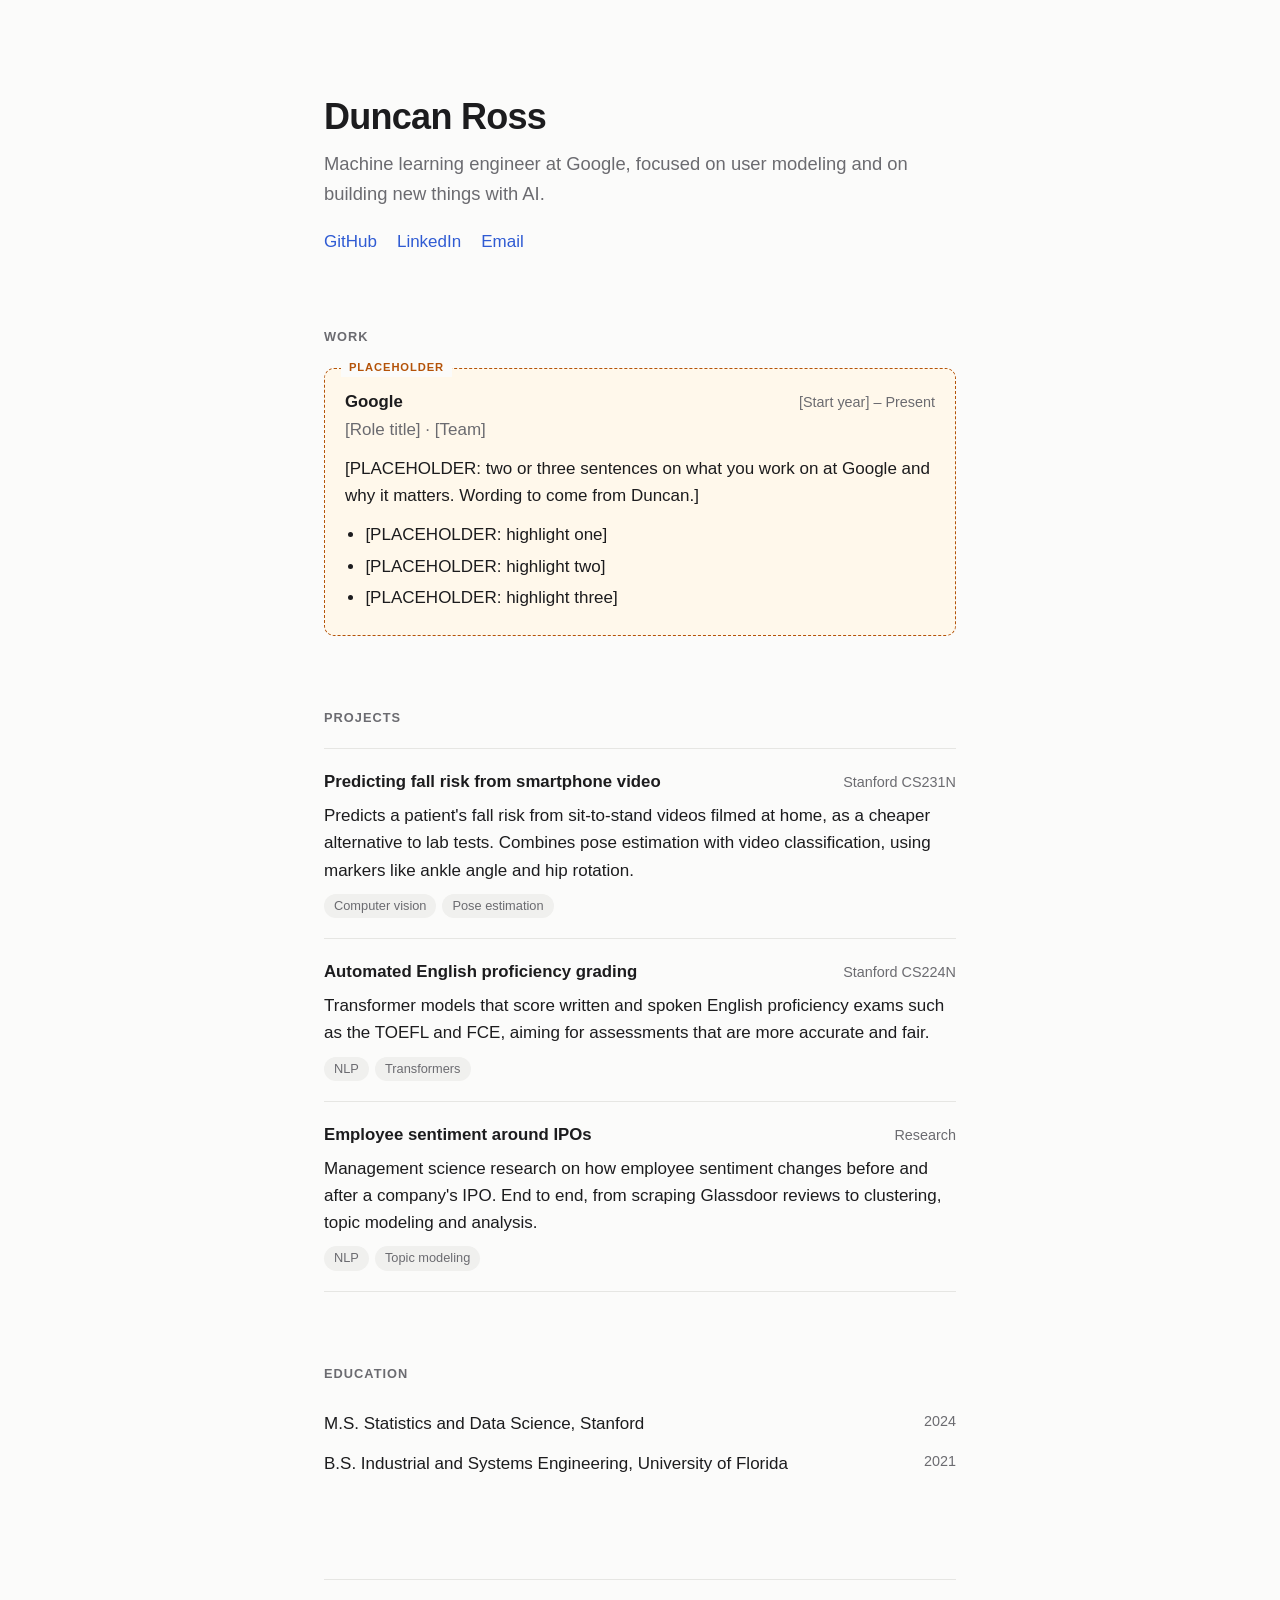
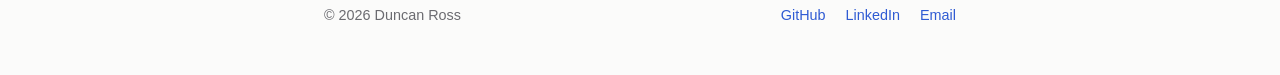
==== public/index.html @ cf6d1559 "Redesign site: minimal single page with Google work as centerpiece Replace the animated college-resu" ====
<!DOCTYPE html>
<html lang="en">
  <head>
    <meta charset="utf-8">
    <meta name="viewport" content="width=device-width, initial-scale=1">
    <title>Duncan Ross</title>
    <meta name="description" content="Duncan Ross, machine learning engineer at Google, focused on user modeling and building new things with AI.">
    <meta name="color-scheme" content="light dark">
    <link rel="icon" href="data:image/svg+xml,<svg xmlns=%22http://www.w3.org/2000/svg%22 viewBox=%220 0 100 100%22><rect width=%22100%22 height=%22100%22 rx=%2220%22 fill=%22%232f5bd3%22/><text x=%2250%22 y=%2266%22 font-family=%22system-ui,sans-serif%22 font-size=%2246%22 font-weight=%22600%22 fill=%22white%22 text-anchor=%22middle%22>DR</text></svg>">
    <link rel="stylesheet" href="css/index.css">
  </head>
  <body>
    <main class="page">
      <header class="intro">
        <h1>Duncan Ross</h1>
        <p class="lede">Machine learning engineer at Google, focused on user modeling and on building new things with AI.</p>
        <nav class="links" aria-label="Contact">
          <a href="https://github.com/duncan-ross">GitHub</a>
          <a href="https://www.linkedin.com/in/duncanrosss/">LinkedIn</a>
          <a href="mailto:duncanross.eng@gmail.com">Email</a>
        </nav>
      </header>

      <section class="section" id="work">
        <h2 class="section-title">Work</h2>
        <!-- PLACEHOLDER: replace this whole block with Duncan's approved wording, then drop the .placeholder class. -->
        <article class="role placeholder">
          <div class="role-head">
            <h3>Google</h3>
            <span class="meta">[Start year] – Present</span>
          </div>
          <p class="role-title">[Role title] · [Team]</p>
          <p>[PLACEHOLDER: two or three sentences on what you work on at Google and why it matters. Wording to come from Duncan.]</p>
          <ul>
            <li>[PLACEHOLDER: highlight one]</li>
            <li>[PLACEHOLDER: highlight two]</li>
            <li>[PLACEHOLDER: highlight three]</li>
          </ul>
        </article>
      </section>

      <section class="section" id="projects">
        <h2 class="section-title">Projects</h2>
        <div class="projects">
          <!--
            To add a project, copy this block to the top of the list:

            <article class="project">
              <div class="project-head">
                <h3><a href="https://github.com/duncan-ross/REPO">Project name</a></h3>
                <span class="meta">Year</span>
              </div>
              <p>One or two sentences on what it does and what's interesting about it.</p>
              <ul class="tags"><li>Tag</li><li>Tag</li></ul>
            </article>
          -->
          <article class="project">
            <div class="project-head">
              <h3><a href="https://github.com/duncan-ross/cv-fall-risk-predictions">Predicting fall risk from smartphone video</a></h3>
              <span class="meta">Stanford CS231N</span>
            </div>
            <p>Predicts a patient's fall risk from sit-to-stand videos filmed at home, as a cheaper alternative to lab tests. Combines pose estimation with video classification, using markers like ankle angle and hip rotation.</p>
            <ul class="tags"><li>Computer vision</li><li>Pose estimation</li></ul>
          </article>

          <article class="project">
            <div class="project-head">
              <h3><a href="https://github.com/duncan-ross/nlp-toefl-autograder">Automated English proficiency grading</a></h3>
              <span class="meta">Stanford CS224N</span>
            </div>
            <p>Transformer models that score written and spoken English proficiency exams such as the TOEFL and FCE, aiming for assessments that are more accurate and fair.</p>
            <ul class="tags"><li>NLP</li><li>Transformers</li></ul>
          </article>

          <article class="project">
            <div class="project-head">
              <h3><a href="https://github.com/duncan-ross/Glassdoor-Research">Employee sentiment around IPOs</a></h3>
              <span class="meta">Research</span>
            </div>
            <p>Management science research on how employee sentiment changes before and after a company's IPO. End to end, from scraping Glassdoor reviews to clustering, topic modeling and analysis.</p>
            <ul class="tags"><li>NLP</li><li>Topic modeling</li></ul>
          </article>
        </div>
      </section>

      <section class="section" id="education">
        <h2 class="section-title">Education</h2>
        <ul class="education">
          <li><span>M.S. Statistics and Data Science, Stanford</span><span class="meta">2024</span></li>
          <li><span>B.S. Industrial and Systems Engineering, University of Florida</span><span class="meta">2021</span></li>
        </ul>
      </section>

      <footer class="footer">
        <span>© <span id="year">2026</span> Duncan Ross</span>
        <nav class="links" aria-label="Contact">
          <a href="https://github.com/duncan-ross">GitHub</a>
          <a href="https://www.linkedin.com/in/duncanrosss/">LinkedIn</a>
          <a href="mailto:duncanross.eng@gmail.com">Email</a>
        </nav>
      </footer>
    </main>
    <script>document.getElementById("year").textContent = new Date().getFullYear();</script>
  </body>
</html>
---- public/css/index.css ----
:root {
  --bg: #fbfbfa;
  --text: #1c1c1e;
  --muted: #6b6b70;
  --border: #e6e6e3;
  --accent: #2f5bd3;
  --tag-bg: #f0f0ee;
  --placeholder: #b45309;
  --placeholder-bg: #fff8eb;
}

@media (prefers-color-scheme: dark) {
  :root {
    --bg: #111113;
    --text: #ececee;
    --muted: #9a9aa1;
    --border: #2a2a2e;
    --accent: #7b9cff;
    --tag-bg: #1d1d21;
    --placeholder: #f5b454;
    --placeholder-bg: #241c10;
  }
}

*,
*::before,
*::after {
  box-sizing: border-box;
}

html {
  -webkit-text-size-adjust: 100%;
}

body {
  margin: 0;
  background: var(--bg);
  color: var(--text);
  font-family: -apple-system, BlinkMacSystemFont, "Inter", "Segoe UI", Roboto, Helvetica, Arial, sans-serif;
  font-size: 17px;
  line-height: 1.6;
  -webkit-font-smoothing: antialiased;
}

a {
  color: inherit;
  text-decoration: none;
}

.page {
  max-width: 680px;
  margin: 0 auto;
  padding: 96px 24px 48px;
}

/* Intro */

.intro h1 {
  margin: 0;
  font-size: 2.25rem;
  font-weight: 650;
  letter-spacing: -0.02em;
  line-height: 1.15;
}

.lede {
  margin: 12px 0 20px;
  font-size: 1.15rem;
  color: var(--muted);
  max-width: 34em;
}

.links {
  display: flex;
  flex-wrap: wrap;
  gap: 20px;
}

.links a {
  color: var(--accent);
  font-weight: 500;
}

.links a:hover,
.project h3 a:hover {
  text-decoration: underline;
  text-underline-offset: 3px;
}

/* Sections */

.section {
  margin-top: 72px;
}

.section-title {
  margin: 0 0 20px;
  font-size: 0.8rem;
  font-weight: 600;
  letter-spacing: 0.08em;
  text-transform: uppercase;
  color: var(--muted);
}

h3 {
  margin: 0;
  font-size: 1.05rem;
  font-weight: 600;
}

.meta {
  color: var(--muted);
  font-size: 0.9rem;
  white-space: nowrap;
}

/* Work */

.role-head,
.project-head {
  display: flex;
  justify-content: space-between;
  align-items: baseline;
  gap: 16px;
}

.role-title {
  margin: 2px 0 12px;
  color: var(--muted);
}

.role p {
  margin: 0 0 12px;
}

.role ul {
  margin: 0;
  padding-left: 1.2em;
}

.role li {
  margin: 4px 0;
}

.placeholder {
  position: relative;
  padding: 20px;
  border: 1px dashed var(--placeholder);
  border-radius: 10px;
  background: var(--placeholder-bg);
}

.placeholder::before {
  content: "Placeholder";
  position: absolute;
  top: -10px;
  left: 16px;
  padding: 0 8px;
  font-size: 0.7rem;
  font-weight: 700;
  letter-spacing: 0.08em;
  text-transform: uppercase;
  color: var(--placeholder);
  background: var(--bg);
}

/* Projects */

.projects {
  display: flex;
  flex-direction: column;
}

.project {
  padding: 20px 0;
  border-top: 1px solid var(--border);
}

.project:last-child {
  border-bottom: 1px solid var(--border);
}

.project p {
  margin: 6px 0 10px;
}

.tags {
  display: flex;
  flex-wrap: wrap;
  gap: 6px;
  margin: 0;
  padding: 0;
  list-style: none;
}

.tags li {
  padding: 2px 10px;
  border-radius: 999px;
  background: var(--tag-bg);
  color: var(--muted);
  font-size: 0.8rem;
}

/* Education */

.education {
  margin: 0;
  padding: 0;
  list-style: none;
}

.education li {
  display: flex;
  justify-content: space-between;
  gap: 16px;
  padding: 6px 0;
}

/* Footer */

.footer {
  display: flex;
  flex-wrap: wrap;
  justify-content: space-between;
  gap: 16px;
  margin-top: 96px;
  padding-top: 24px;
  border-top: 1px solid var(--border);
  color: var(--muted);
  font-size: 0.9rem;
}

@media (max-width: 560px) {
  .page {
    padding: 56px 16px 32px;
  }

  .intro h1 {
    font-size: 1.9rem;
  }

  .role-head,
  .project-head,
  .education li {
    flex-direction: column;
    gap: 0;
  }

  .section {
    margin-top: 56px;
  }
}
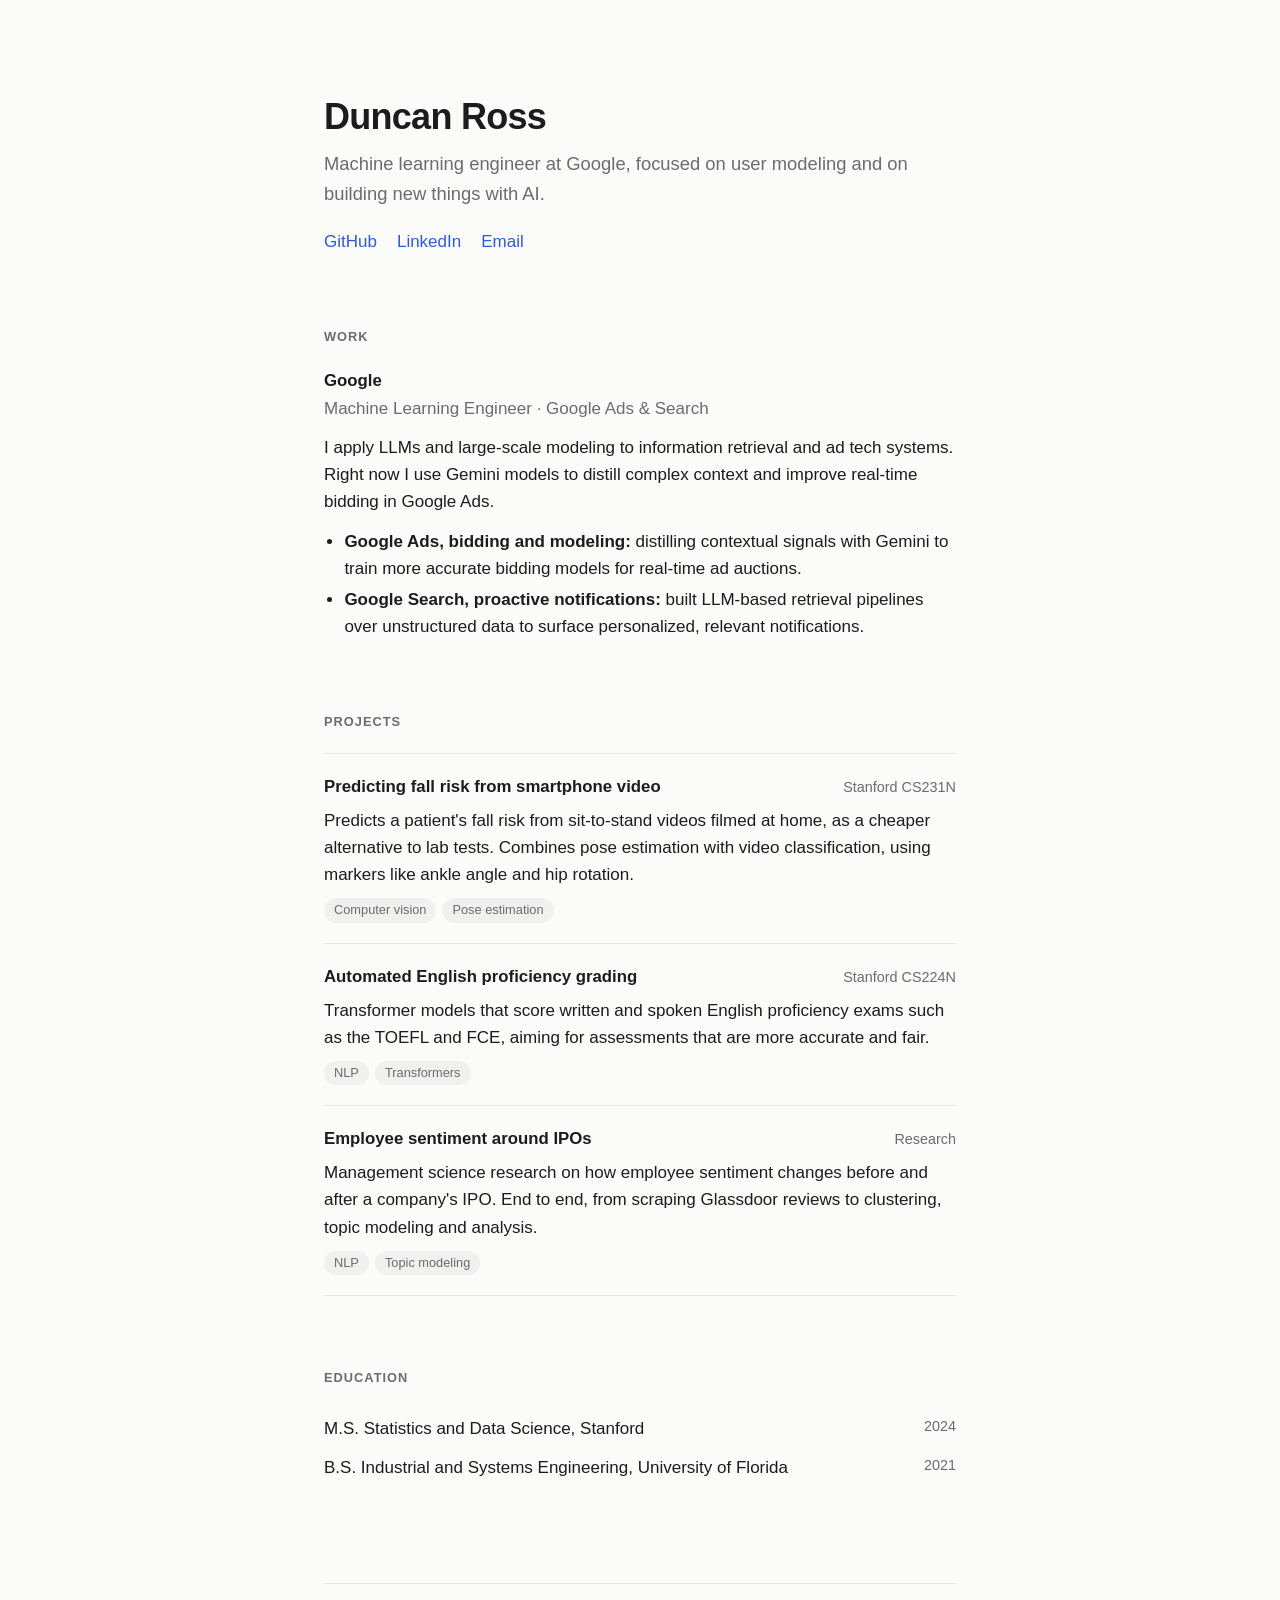
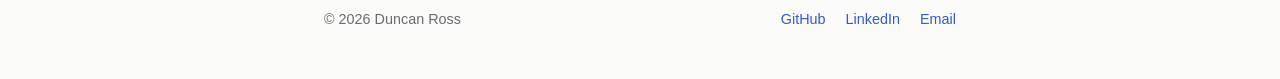
==== commit 06326d6c: "Add Google work wording, remove placeholder styling Co-Authored-By: Claude Opus 5.5 <noreply@anthrop" ====
--- a/public/index.html
+++ b/public/index.html
@@ -23,18 +23,15 @@
 
       <section class="section" id="work">
         <h2 class="section-title">Work</h2>
-        <!-- PLACEHOLDER: replace this whole block with Duncan's approved wording, then drop the .placeholder class. -->
-        <article class="role placeholder">
+        <article class="role">
           <div class="role-head">
             <h3>Google</h3>
-            <span class="meta">[Start year] – Present</span>
           </div>
-          <p class="role-title">[Role title] · [Team]</p>
-          <p>[PLACEHOLDER: two or three sentences on what you work on at Google and why it matters. Wording to come from Duncan.]</p>
+          <p class="role-title">Machine Learning Engineer · Google Ads &amp; Search</p>
+          <p>I apply LLMs and large-scale modeling to information retrieval and ad tech systems. Right now I use Gemini models to distill complex context and improve real-time bidding in Google Ads.</p>
           <ul>
-            <li>[PLACEHOLDER: highlight one]</li>
-            <li>[PLACEHOLDER: highlight two]</li>
-            <li>[PLACEHOLDER: highlight three]</li>
+            <li><strong>Google Ads, bidding and modeling:</strong> distilling contextual signals with Gemini to train more accurate bidding models for real-time ad auctions.</li>
+            <li><strong>Google Search, proactive notifications:</strong> built LLM-based retrieval pipelines over unstructured data to surface personalized, relevant notifications.</li>
           </ul>
         </article>
       </section>
--- a/public/css/index.css
+++ b/public/css/index.css
@@ -5,8 +5,6 @@
   --border: #e6e6e3;
   --accent: #2f5bd3;
   --tag-bg: #f0f0ee;
-  --placeholder: #b45309;
-  --placeholder-bg: #fff8eb;
 }
 
 @media (prefers-color-scheme: dark) {
@@ -17,8 +15,6 @@
     --border: #2a2a2e;
     --accent: #7b9cff;
     --tag-bg: #1d1d21;
-    --placeholder: #f5b454;
-    --placeholder-bg: #241c10;
   }
 }
 
@@ -142,28 +138,6 @@
   margin: 4px 0;
 }
 
-.placeholder {
-  position: relative;
-  padding: 20px;
-  border: 1px dashed var(--placeholder);
-  border-radius: 10px;
-  background: var(--placeholder-bg);
-}
-
-.placeholder::before {
-  content: "Placeholder";
-  position: absolute;
-  top: -10px;
-  left: 16px;
-  padding: 0 8px;
-  font-size: 0.7rem;
-  font-weight: 700;
-  letter-spacing: 0.08em;
-  text-transform: uppercase;
-  color: var(--placeholder);
-  background: var(--bg);
-}
-
 /* Projects */
 
 .projects {
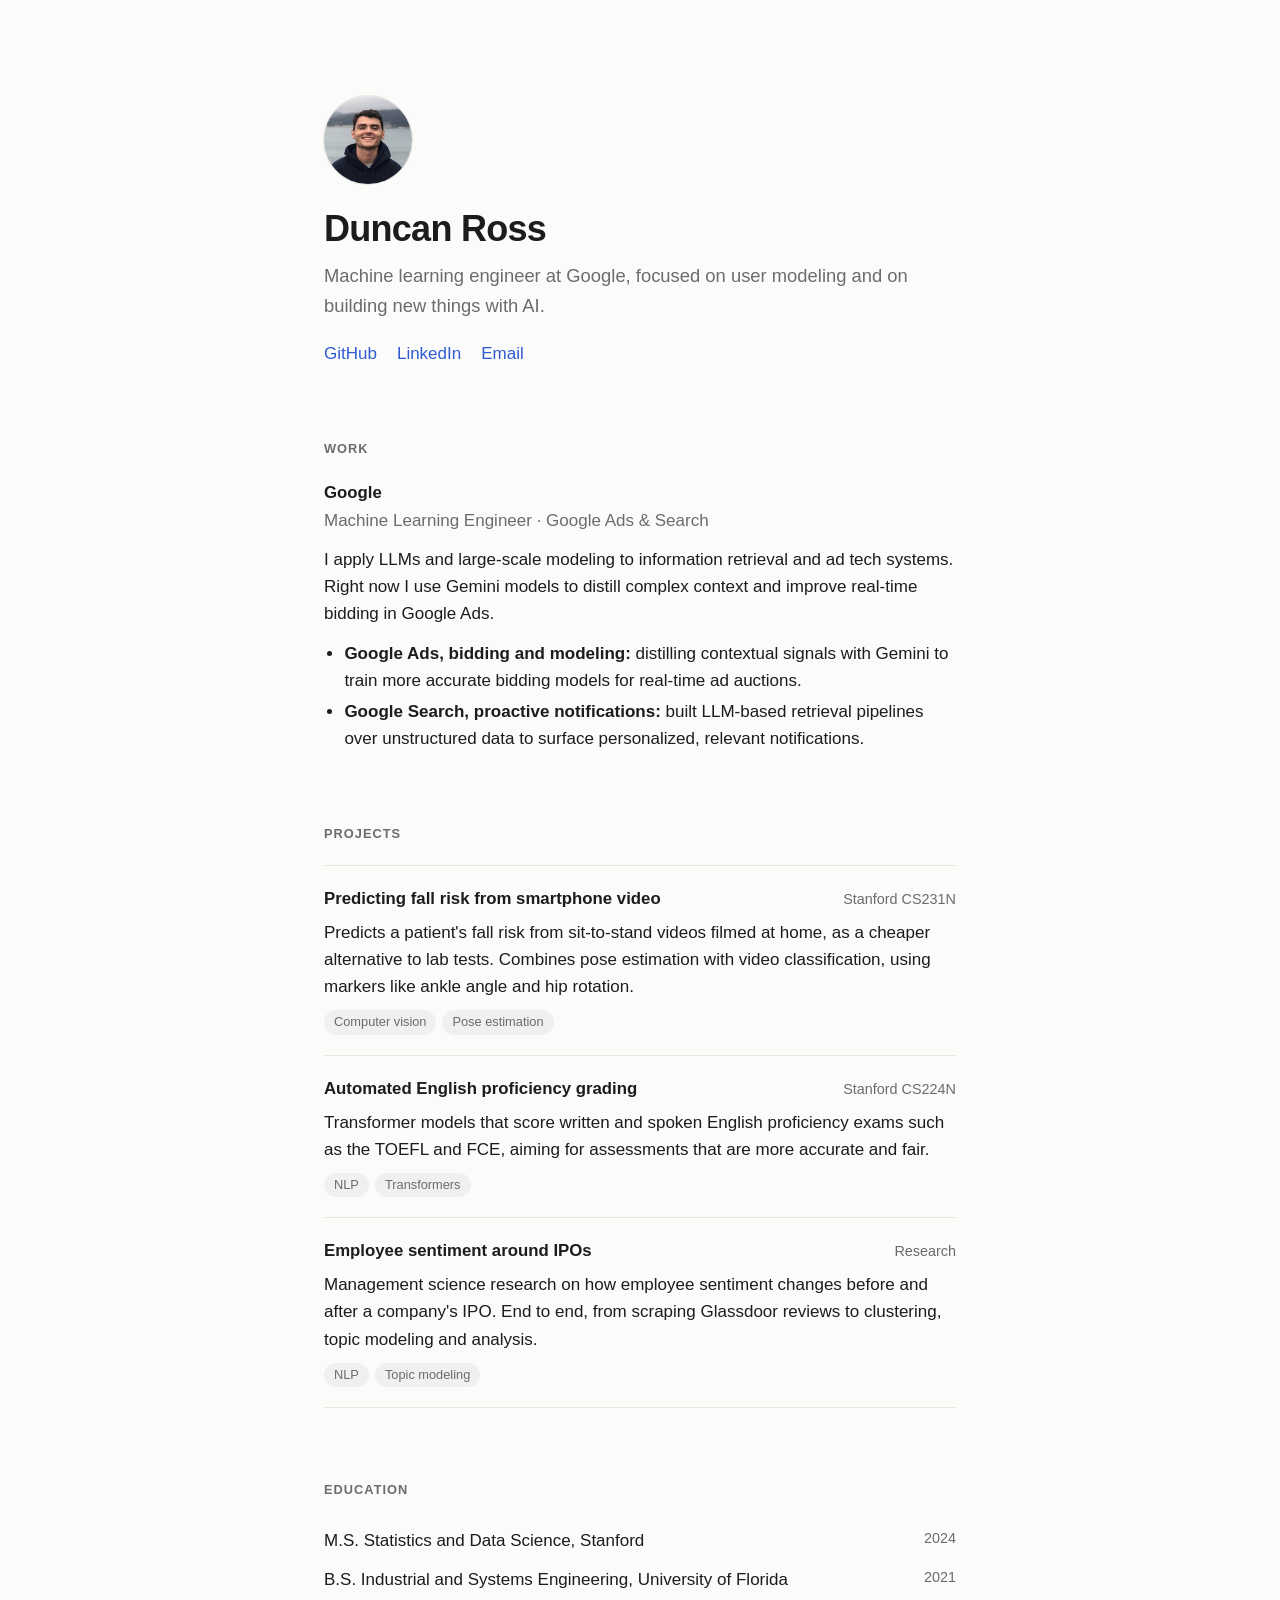
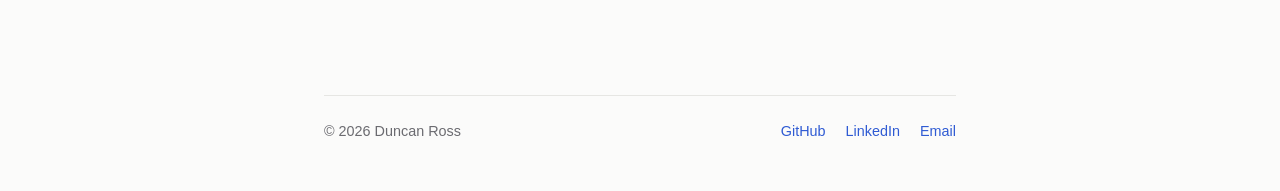
==== commit 17ee8af1: "Add circular headshot to intro Co-Authored-By: Claude Opus 5.5 <noreply@anthropic.com>" ====
--- a/public/index.html
+++ b/public/index.html
@@ -12,6 +12,7 @@
   <body>
     <main class="page">
       <header class="intro">
+        <img class="headshot" src="img/headshot.jpg" alt="Duncan Ross" width="88" height="88">
         <h1>Duncan Ross</h1>
         <p class="lede">Machine learning engineer at Google, focused on user modeling and on building new things with AI.</p>
         <nav class="links" aria-label="Contact">
--- a/public/css/index.css
+++ b/public/css/index.css
@@ -51,6 +51,16 @@
 
 /* Intro */
 
+.headshot {
+  display: block;
+  width: 88px;
+  height: 88px;
+  margin-bottom: 24px;
+  border-radius: 50%;
+  object-fit: cover;
+  box-shadow: 0 0 0 1px var(--border);
+}
+
 .intro h1 {
   margin: 0;
   font-size: 2.25rem;
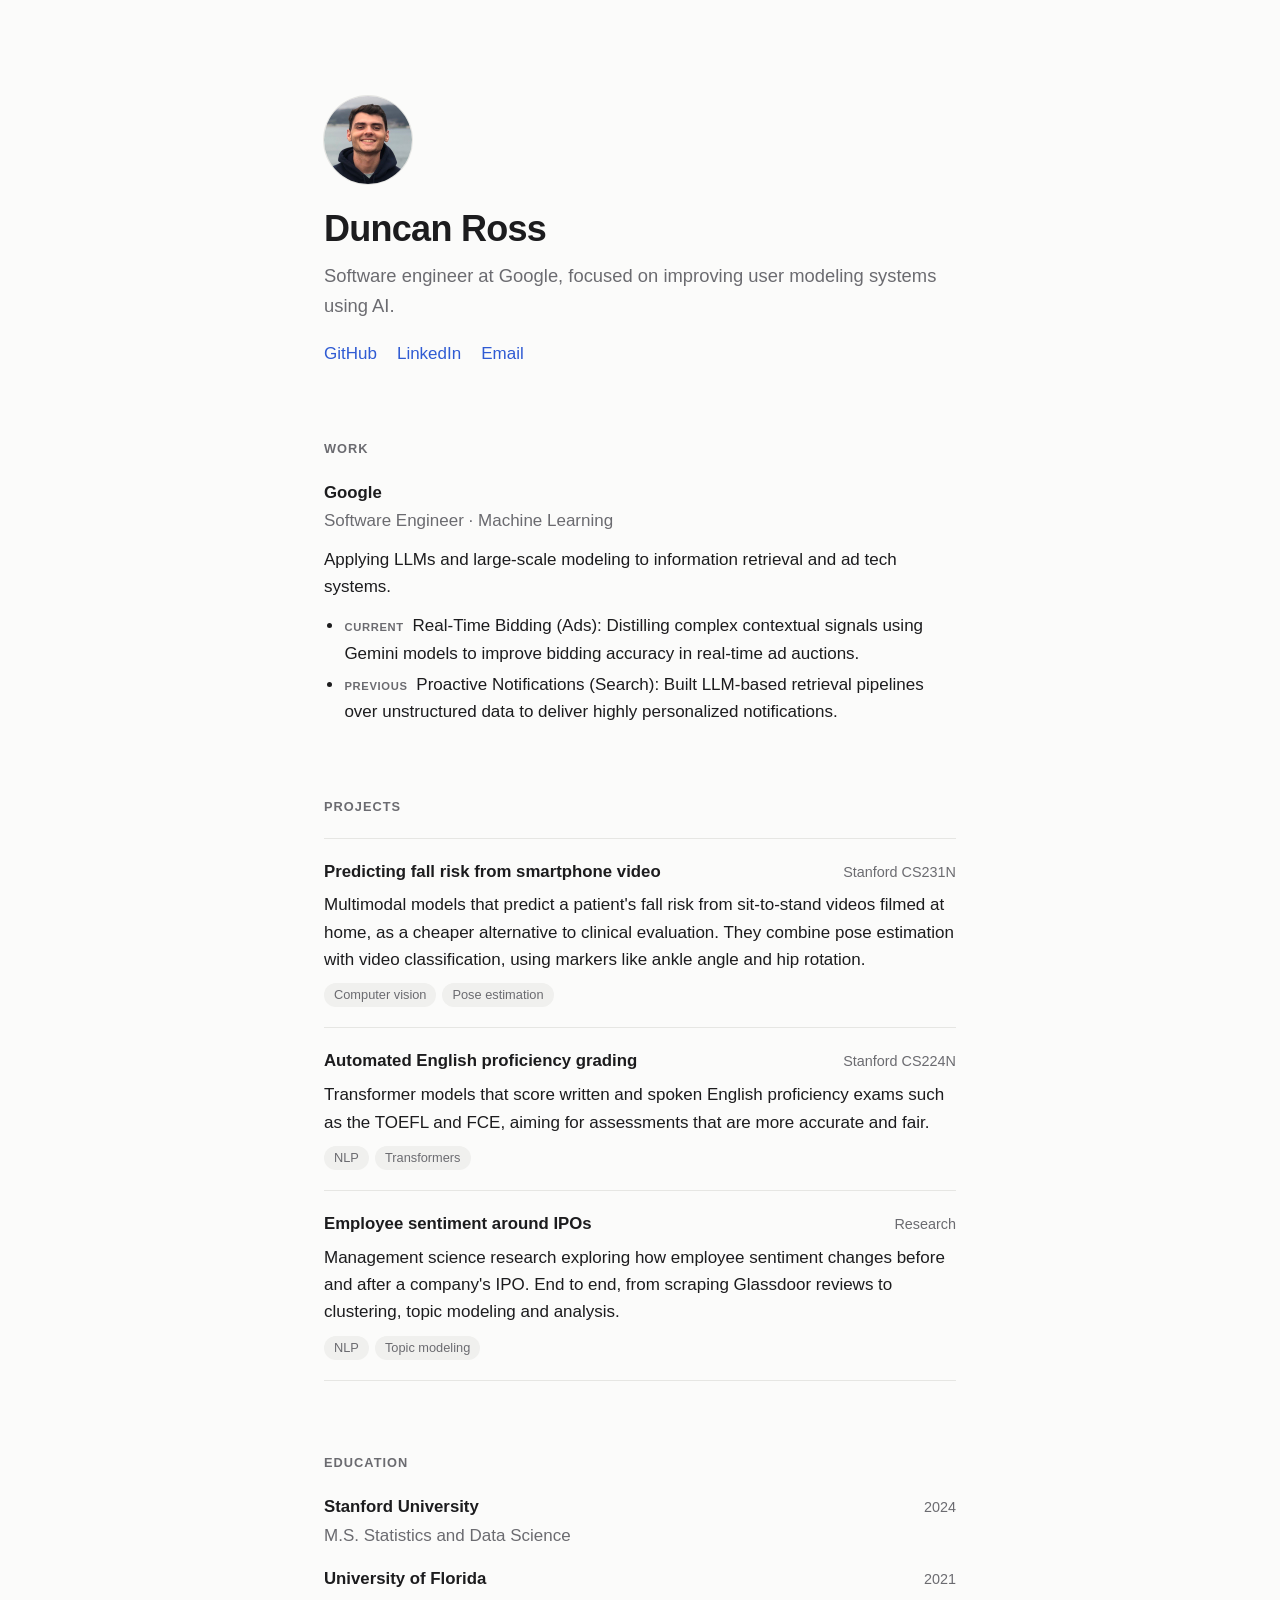
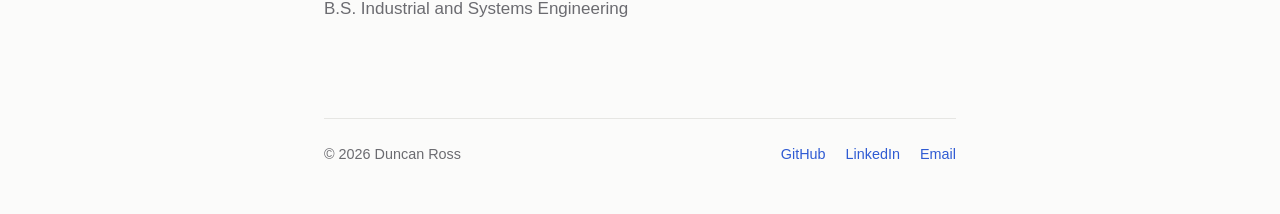
==== commit 1835f551: "Refine Google, project and education copy; bold school names Co-Authored-By: Claude Opus 5.5 <norepl" ====
--- a/public/index.html
+++ b/public/index.html
@@ -4,7 +4,7 @@
     <meta charset="utf-8">
     <meta name="viewport" content="width=device-width, initial-scale=1">
     <title>Duncan Ross</title>
-    <meta name="description" content="Duncan Ross, machine learning engineer at Google, focused on user modeling and building new things with AI.">
+    <meta name="description" content="Duncan Ross, software engineer at Google, focused on improving user modeling systems using AI.">
     <meta name="color-scheme" content="light dark">
     <link rel="icon" href="data:image/svg+xml,<svg xmlns=%22http://www.w3.org/2000/svg%22 viewBox=%220 0 100 100%22><rect width=%22100%22 height=%22100%22 rx=%2220%22 fill=%22%232f5bd3%22/><text x=%2250%22 y=%2266%22 font-family=%22system-ui,sans-serif%22 font-size=%2246%22 font-weight=%22600%22 fill=%22white%22 text-anchor=%22middle%22>DR</text></svg>">
     <link rel="stylesheet" href="css/index.css">
@@ -14,7 +14,7 @@
       <header class="intro">
         <img class="headshot" src="img/headshot.jpg" alt="Duncan Ross" width="88" height="88">
         <h1>Duncan Ross</h1>
-        <p class="lede">Machine learning engineer at Google, focused on user modeling and on building new things with AI.</p>
+        <p class="lede">Software engineer at Google, focused on improving user modeling systems using AI.</p>
         <nav class="links" aria-label="Contact">
           <a href="https://github.com/duncan-ross">GitHub</a>
           <a href="https://www.linkedin.com/in/duncanrosss/">LinkedIn</a>
@@ -28,11 +28,11 @@
           <div class="role-head">
             <h3>Google</h3>
           </div>
-          <p class="role-title">Machine Learning Engineer · Google Ads &amp; Search</p>
-          <p>I apply LLMs and large-scale modeling to information retrieval and ad tech systems. Right now I use Gemini models to distill complex context and improve real-time bidding in Google Ads.</p>
+          <p class="role-title">Software Engineer · Machine Learning</p>
+          <p>Applying LLMs and large-scale modeling to information retrieval and ad tech systems.</p>
           <ul>
-            <li><strong>Google Ads, bidding and modeling:</strong> distilling contextual signals with Gemini to train more accurate bidding models for real-time ad auctions.</li>
-            <li><strong>Google Search, proactive notifications:</strong> built LLM-based retrieval pipelines over unstructured data to surface personalized, relevant notifications.</li>
+            <li><span class="when">Current</span> Real-Time Bidding (Ads): Distilling complex contextual signals using Gemini models to improve bidding accuracy in real-time ad auctions.</li>
+            <li><span class="when">Previous</span> Proactive Notifications (Search): Built LLM-based retrieval pipelines over unstructured data to deliver highly personalized notifications.</li>
           </ul>
         </article>
       </section>
@@ -57,7 +57,7 @@
               <h3><a href="https://github.com/duncan-ross/cv-fall-risk-predictions">Predicting fall risk from smartphone video</a></h3>
               <span class="meta">Stanford CS231N</span>
             </div>
-            <p>Predicts a patient's fall risk from sit-to-stand videos filmed at home, as a cheaper alternative to lab tests. Combines pose estimation with video classification, using markers like ankle angle and hip rotation.</p>
+            <p>Multimodal models that predict a patient's fall risk from sit-to-stand videos filmed at home, as a cheaper alternative to clinical evaluation. They combine pose estimation with video classification, using markers like ankle angle and hip rotation.</p>
             <ul class="tags"><li>Computer vision</li><li>Pose estimation</li></ul>
           </article>
 
@@ -75,7 +75,7 @@
               <h3><a href="https://github.com/duncan-ross/Glassdoor-Research">Employee sentiment around IPOs</a></h3>
               <span class="meta">Research</span>
             </div>
-            <p>Management science research on how employee sentiment changes before and after a company's IPO. End to end, from scraping Glassdoor reviews to clustering, topic modeling and analysis.</p>
+            <p>Management science research exploring how employee sentiment changes before and after a company's IPO. End to end, from scraping Glassdoor reviews to clustering, topic modeling and analysis.</p>
             <ul class="tags"><li>NLP</li><li>Topic modeling</li></ul>
           </article>
         </div>
@@ -84,8 +84,20 @@
       <section class="section" id="education">
         <h2 class="section-title">Education</h2>
         <ul class="education">
-          <li><span>M.S. Statistics and Data Science, Stanford</span><span class="meta">2024</span></li>
-          <li><span>B.S. Industrial and Systems Engineering, University of Florida</span><span class="meta">2021</span></li>
+          <li>
+            <div class="education-head">
+              <h3>Stanford University</h3>
+              <span class="meta">2024</span>
+            </div>
+            <p class="degree">M.S. Statistics and Data Science</p>
+          </li>
+          <li>
+            <div class="education-head">
+              <h3>University of Florida</h3>
+              <span class="meta">2021</span>
+            </div>
+            <p class="degree">B.S. Industrial and Systems Engineering</p>
+          </li>
         </ul>
       </section>
 
--- a/public/css/index.css
+++ b/public/css/index.css
@@ -123,7 +123,8 @@
 /* Work */
 
 .role-head,
-.project-head {
+.project-head,
+.education-head {
   display: flex;
   justify-content: space-between;
   align-items: baseline;
@@ -146,6 +147,15 @@
 
 .role li {
   margin: 4px 0;
+}
+
+.when {
+  margin-right: 4px;
+  font-size: 0.7rem;
+  font-weight: 600;
+  letter-spacing: 0.06em;
+  text-transform: uppercase;
+  color: var(--muted);
 }
 
 /* Projects */
@@ -193,11 +203,13 @@
   list-style: none;
 }
 
-.education li {
-  display: flex;
-  justify-content: space-between;
-  gap: 16px;
-  padding: 6px 0;
+.education li + li {
+  margin-top: 16px;
+}
+
+.degree {
+  margin: 2px 0 0;
+  color: var(--muted);
 }
 
 /* Footer */
@@ -225,7 +237,7 @@
 
   .role-head,
   .project-head,
-  .education li {
+  .education-head {
     flex-direction: column;
     gap: 0;
   }
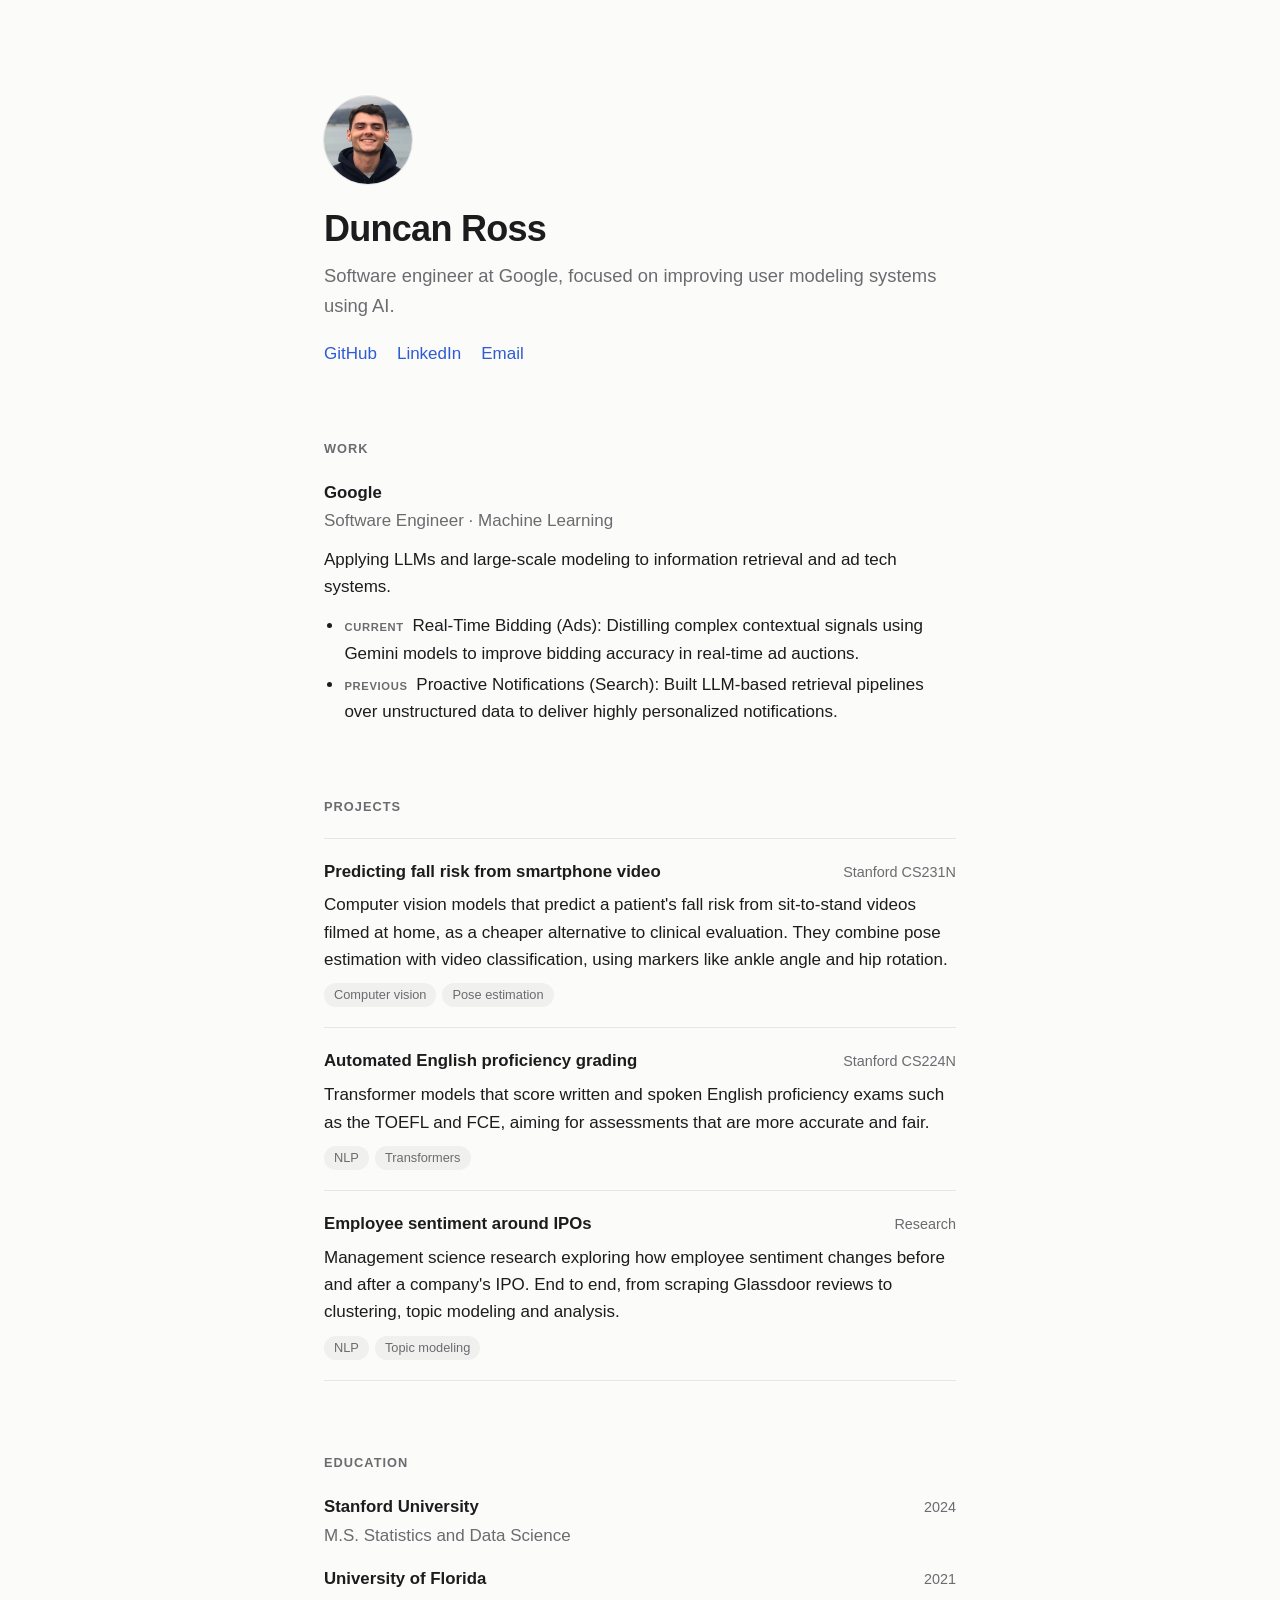
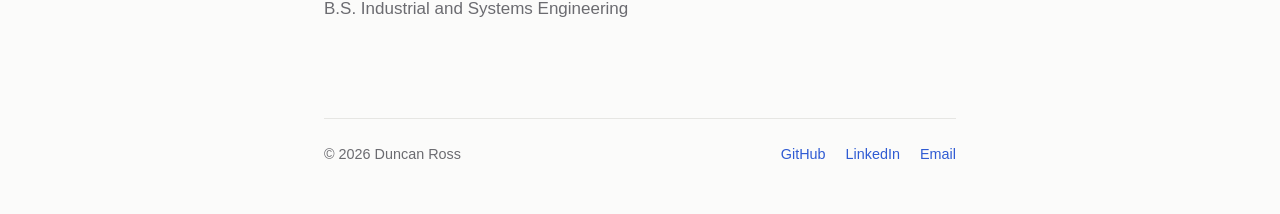
==== commit 16aef926: "Describe fall-risk project as computer vision, not multimodal Co-Authored-By: Claude Opus 5.5 <norep" ====
--- a/public/index.html
+++ b/public/index.html
@@ -57,7 +57,7 @@
               <h3><a href="https://github.com/duncan-ross/cv-fall-risk-predictions">Predicting fall risk from smartphone video</a></h3>
               <span class="meta">Stanford CS231N</span>
             </div>
-            <p>Multimodal models that predict a patient's fall risk from sit-to-stand videos filmed at home, as a cheaper alternative to clinical evaluation. They combine pose estimation with video classification, using markers like ankle angle and hip rotation.</p>
+            <p>Computer vision models that predict a patient's fall risk from sit-to-stand videos filmed at home, as a cheaper alternative to clinical evaluation. They combine pose estimation with video classification, using markers like ankle angle and hip rotation.</p>
             <ul class="tags"><li>Computer vision</li><li>Pose estimation</li></ul>
           </article>
 
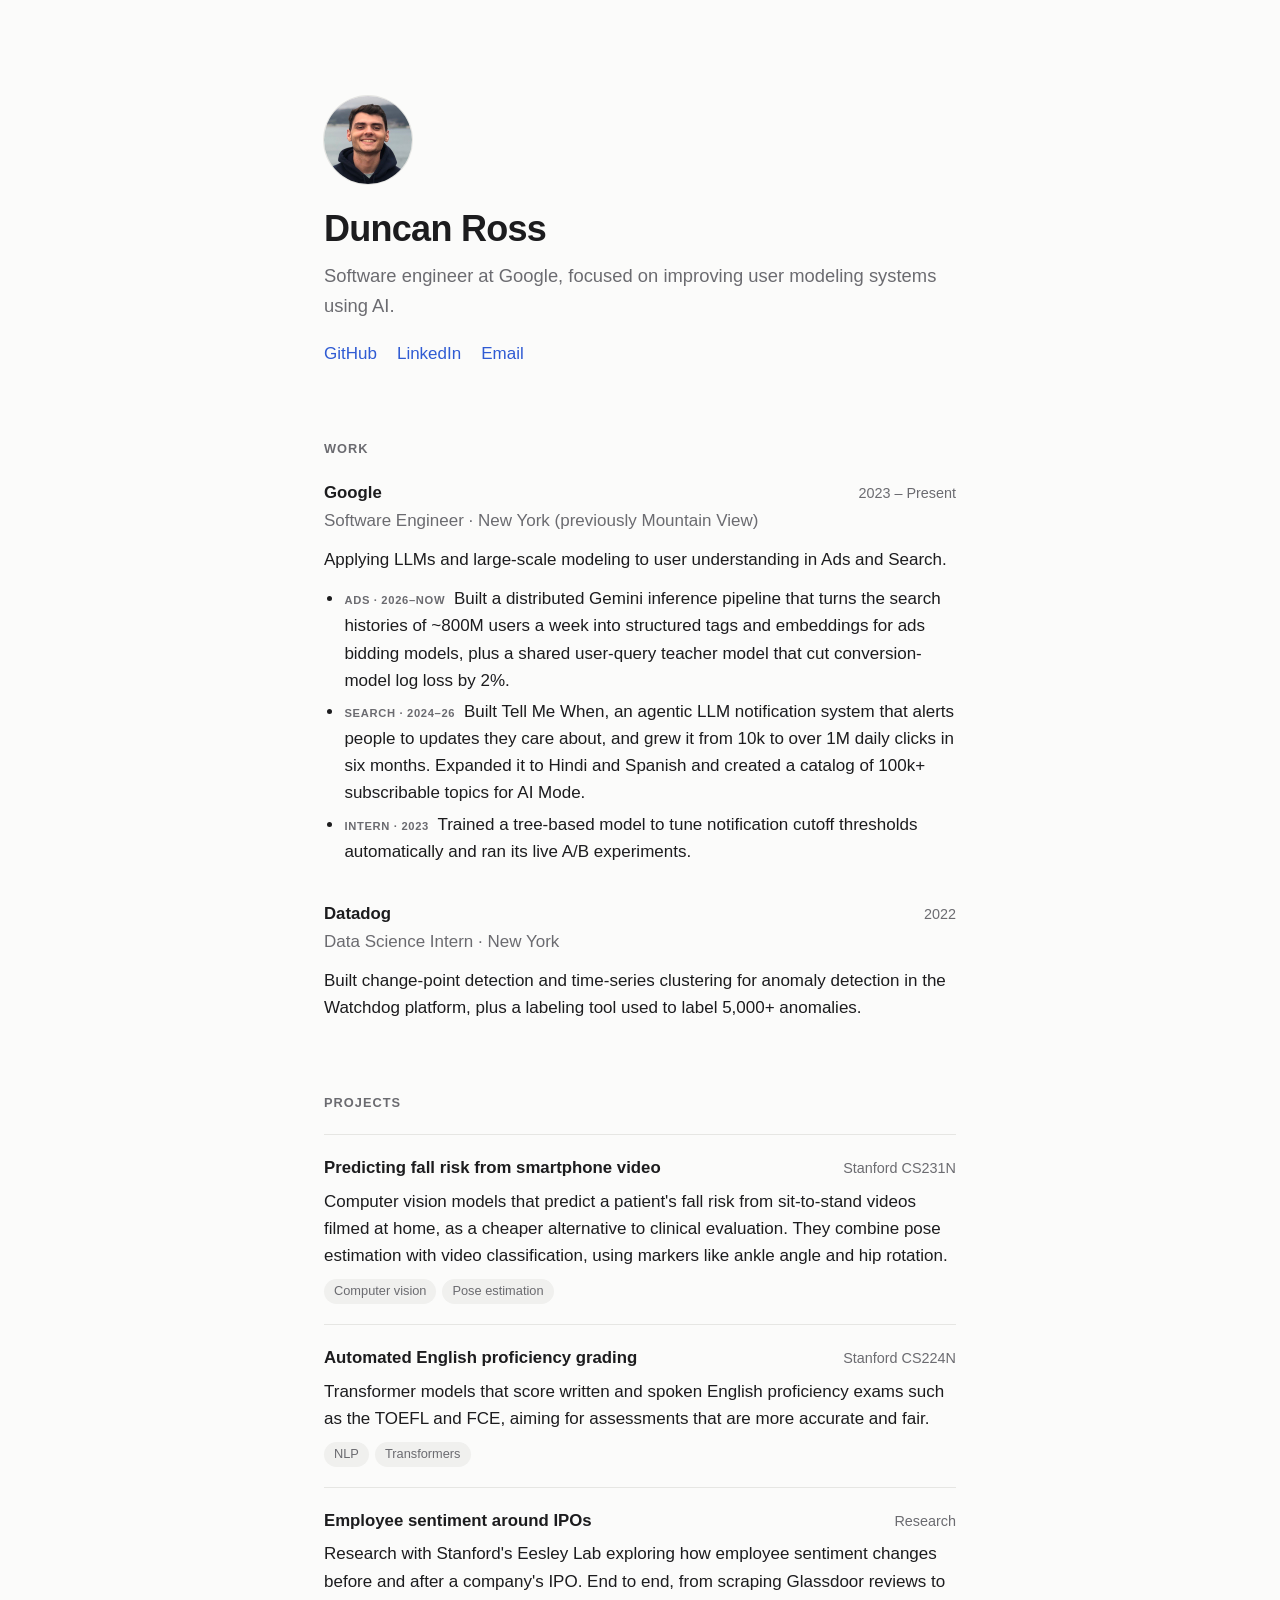
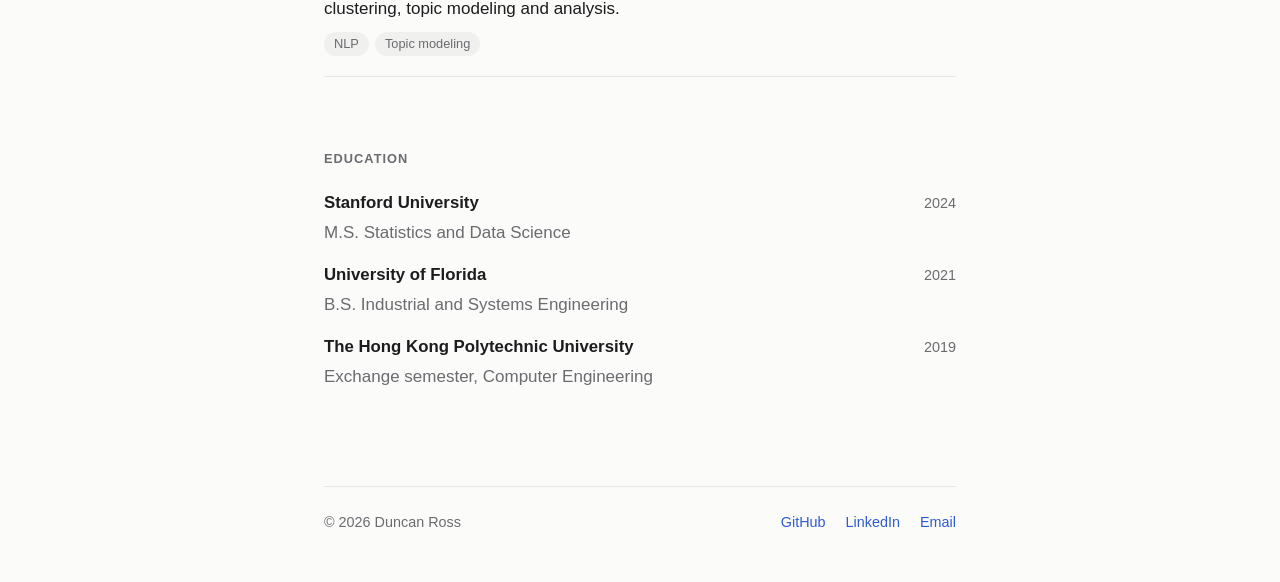
==== commit 7e257458: "Update work and education from Nov 2026 resume Split Google into Ads (NY) and Search roles plus inte" ====
--- a/public/index.html
+++ b/public/index.html
@@ -6,7 +6,10 @@
     <title>Duncan Ross</title>
     <meta name="description" content="Duncan Ross, software engineer at Google, focused on improving user modeling systems using AI.">
     <meta name="color-scheme" content="light dark">
-    <link rel="icon" href="data:image/svg+xml,<svg xmlns=%22http://www.w3.org/2000/svg%22 viewBox=%220 0 100 100%22><rect width=%22100%22 height=%22100%22 rx=%2220%22 fill=%22%232f5bd3%22/><text x=%2250%22 y=%2266%22 font-family=%22system-ui,sans-serif%22 font-size=%2246%22 font-weight=%22600%22 fill=%22white%22 text-anchor=%22middle%22>DR</text></svg>">
+    <link rel="icon" href="/favicon.ico" sizes="48x48">
+    <link rel="icon" href="/icon.svg" type="image/svg+xml">
+    <link rel="icon" href="/icon-192.png" type="image/png" sizes="192x192">
+    <link rel="apple-touch-icon" href="/apple-touch-icon.png">
     <link rel="stylesheet" href="css/index.css">
   </head>
   <body>
@@ -27,13 +30,24 @@
         <article class="role">
           <div class="role-head">
             <h3>Google</h3>
+            <span class="meta">2023 – Present</span>
           </div>
-          <p class="role-title">Software Engineer · Machine Learning</p>
-          <p>Applying LLMs and large-scale modeling to information retrieval and ad tech systems.</p>
+          <p class="role-title">Software Engineer · New York (previously Mountain View)</p>
+          <p>Applying LLMs and large-scale modeling to user understanding in Ads and Search.</p>
           <ul>
-            <li><span class="when">Current</span> Real-Time Bidding (Ads): Distilling complex contextual signals using Gemini models to improve bidding accuracy in real-time ad auctions.</li>
-            <li><span class="when">Previous</span> Proactive Notifications (Search): Built LLM-based retrieval pipelines over unstructured data to deliver highly personalized notifications.</li>
+            <li><span class="when">Ads · 2026–now</span> Built a distributed Gemini inference pipeline that turns the search histories of ~800M users a week into structured tags and embeddings for ads bidding models, plus a shared user-query teacher model that cut conversion-model log loss by 2%.</li>
+            <li><span class="when">Search · 2024–26</span> Built Tell Me When, an agentic LLM notification system that alerts people to updates they care about, and grew it from 10k to over 1M daily clicks in six months. Expanded it to Hindi and Spanish and created a catalog of 100k+ subscribable topics for AI Mode.</li>
+            <li><span class="when">Intern · 2023</span> Trained a tree-based model to tune notification cutoff thresholds automatically and ran its live A/B experiments.</li>
           </ul>
+        </article>
+
+        <article class="role">
+          <div class="role-head">
+            <h3>Datadog</h3>
+            <span class="meta">2022</span>
+          </div>
+          <p class="role-title">Data Science Intern · New York</p>
+          <p>Built change-point detection and time-series clustering for anomaly detection in the Watchdog platform, plus a labeling tool used to label 5,000+ anomalies.</p>
         </article>
       </section>
 
@@ -75,7 +89,7 @@
               <h3><a href="https://github.com/duncan-ross/Glassdoor-Research">Employee sentiment around IPOs</a></h3>
               <span class="meta">Research</span>
             </div>
-            <p>Management science research exploring how employee sentiment changes before and after a company's IPO. End to end, from scraping Glassdoor reviews to clustering, topic modeling and analysis.</p>
+            <p>Research with Stanford's Eesley Lab exploring how employee sentiment changes before and after a company's IPO. End to end, from scraping Glassdoor reviews to clustering, topic modeling and analysis.</p>
             <ul class="tags"><li>NLP</li><li>Topic modeling</li></ul>
           </article>
         </div>
@@ -98,6 +112,13 @@
             </div>
             <p class="degree">B.S. Industrial and Systems Engineering</p>
           </li>
+          <li>
+            <div class="education-head">
+              <h3>The Hong Kong Polytechnic University</h3>
+              <span class="meta">2019</span>
+            </div>
+            <p class="degree">Exchange semester, Computer Engineering</p>
+          </li>
         </ul>
       </section>
 
--- a/public/css/index.css
+++ b/public/css/index.css
@@ -145,6 +145,10 @@
   padding-left: 1.2em;
 }
 
+.role + .role {
+  margin-top: 36px;
+}
+
 .role li {
   margin: 4px 0;
 }
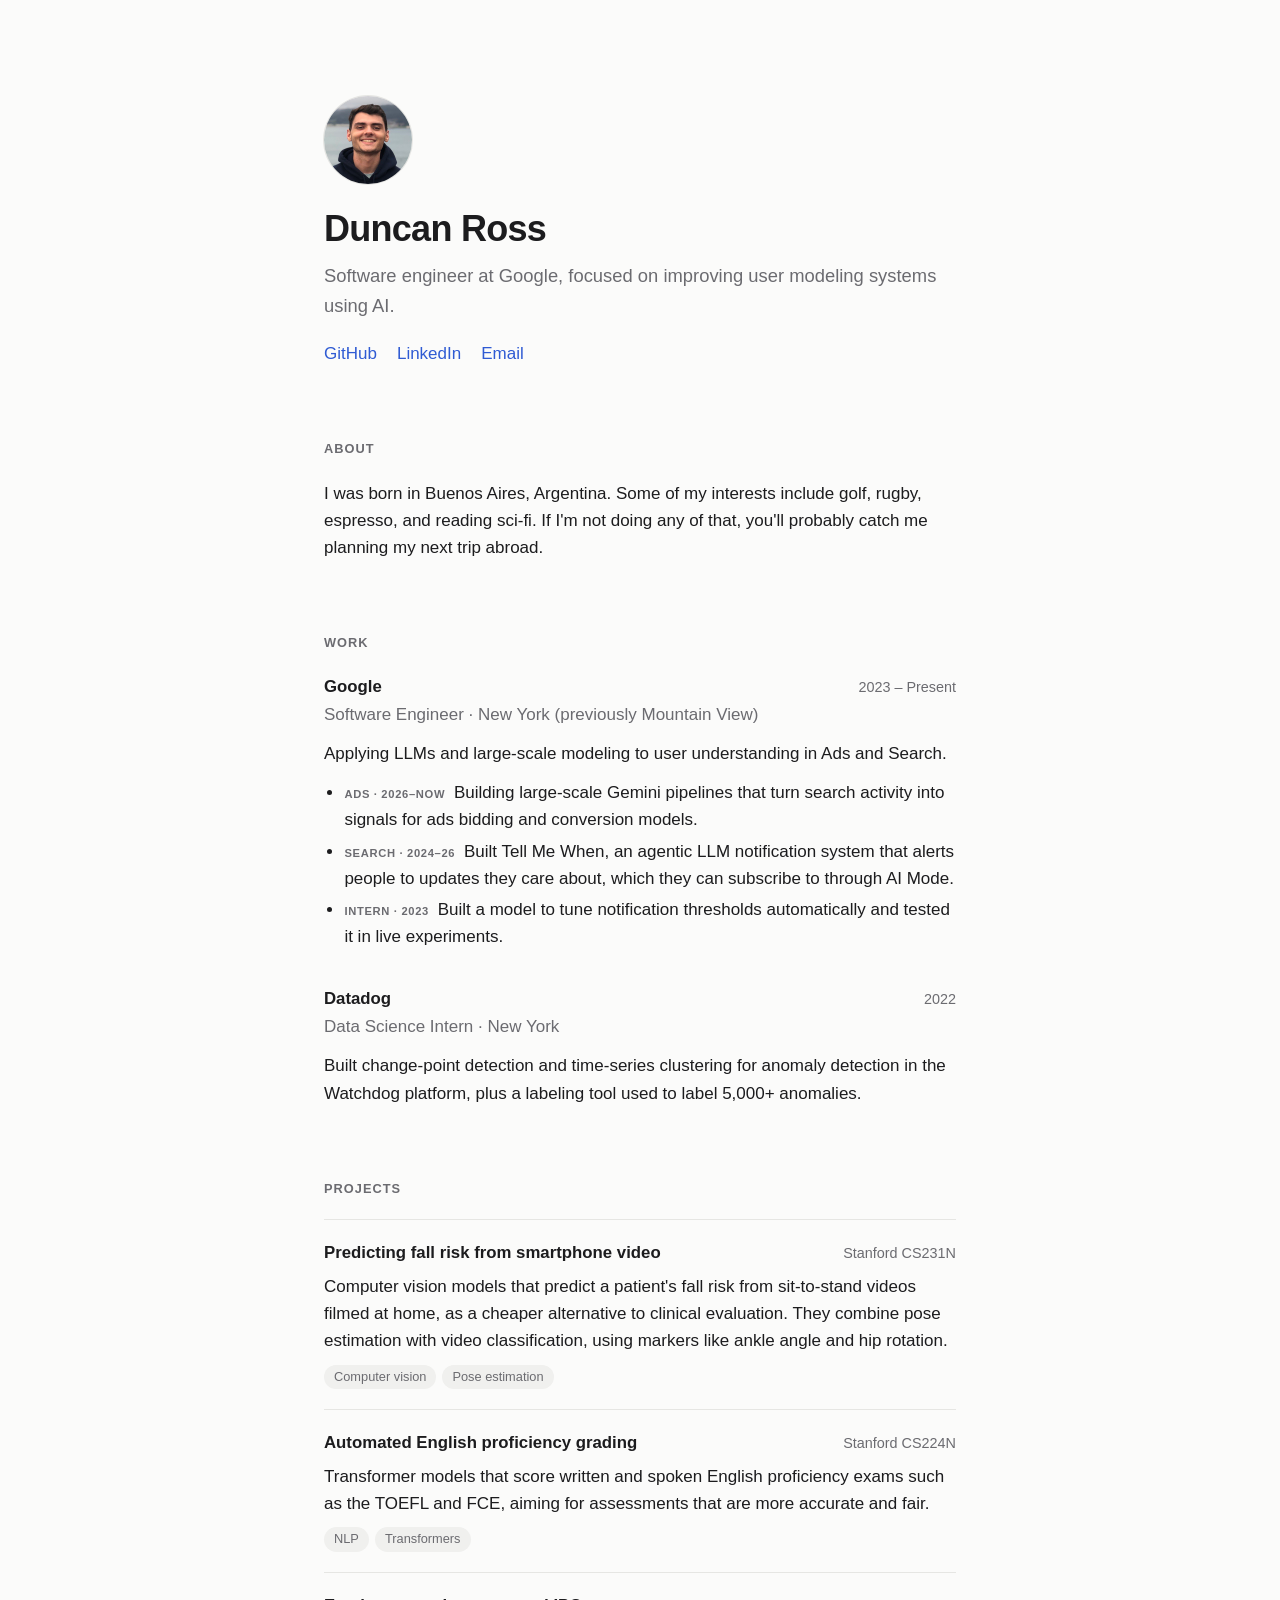
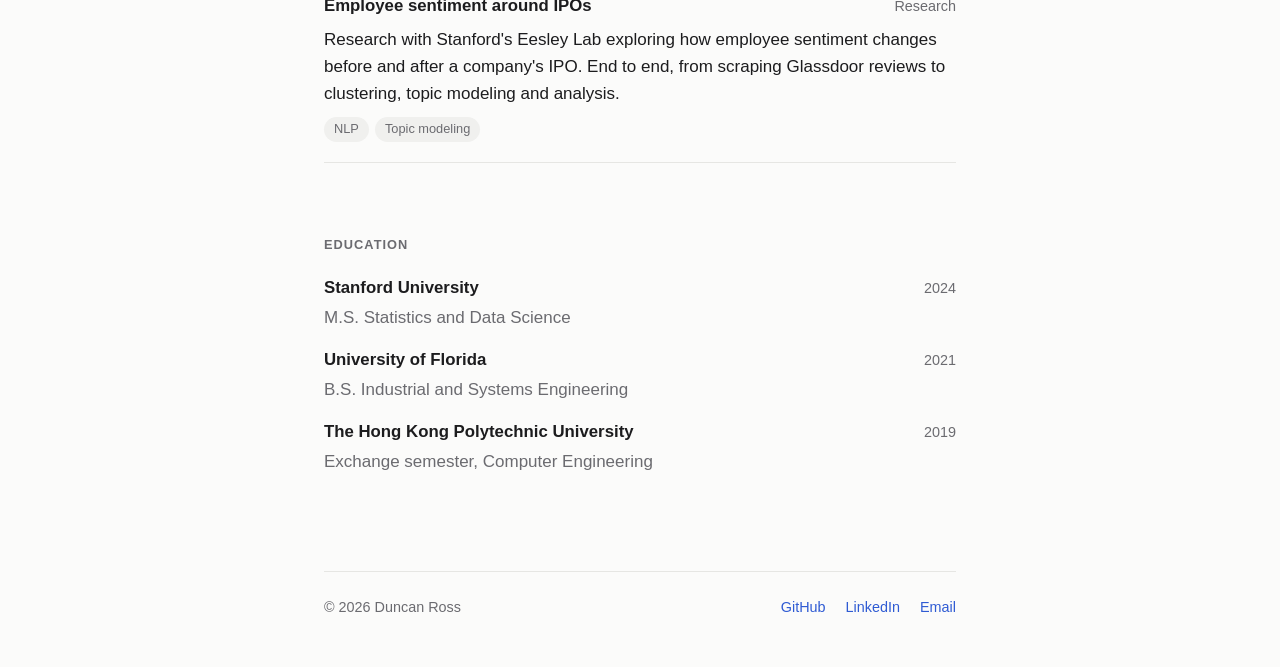
==== commit 1d5a3010: "Add About section and make Google role descriptions less specific Co-Authored-By: Claude Opus 5.5 <n" ====
--- a/public/index.html
+++ b/public/index.html
@@ -25,6 +25,11 @@
         </nav>
       </header>
 
+      <section class="section" id="about">
+        <h2 class="section-title">About</h2>
+        <p>I was born in Buenos Aires, Argentina. Some of my interests include golf, rugby, espresso, and reading sci-fi. If I'm not doing any of that, you'll probably catch me planning my next trip abroad.</p>
+      </section>
+
       <section class="section" id="work">
         <h2 class="section-title">Work</h2>
         <article class="role">
@@ -35,9 +40,9 @@
           <p class="role-title">Software Engineer · New York (previously Mountain View)</p>
           <p>Applying LLMs and large-scale modeling to user understanding in Ads and Search.</p>
           <ul>
-            <li><span class="when">Ads · 2026–now</span> Built a distributed Gemini inference pipeline that turns the search histories of ~800M users a week into structured tags and embeddings for ads bidding models, plus a shared user-query teacher model that cut conversion-model log loss by 2%.</li>
-            <li><span class="when">Search · 2024–26</span> Built Tell Me When, an agentic LLM notification system that alerts people to updates they care about, and grew it from 10k to over 1M daily clicks in six months. Expanded it to Hindi and Spanish and created a catalog of 100k+ subscribable topics for AI Mode.</li>
-            <li><span class="when">Intern · 2023</span> Trained a tree-based model to tune notification cutoff thresholds automatically and ran its live A/B experiments.</li>
+            <li><span class="when">Ads · 2026–now</span> Building large-scale Gemini pipelines that turn search activity into signals for ads bidding and conversion models.</li>
+            <li><span class="when">Search · 2024–26</span> Built Tell Me When, an agentic LLM notification system that alerts people to updates they care about, which they can subscribe to through AI Mode.</li>
+            <li><span class="when">Intern · 2023</span> Built a model to tune notification thresholds automatically and tested it in live experiments.</li>
           </ul>
         </article>
 
